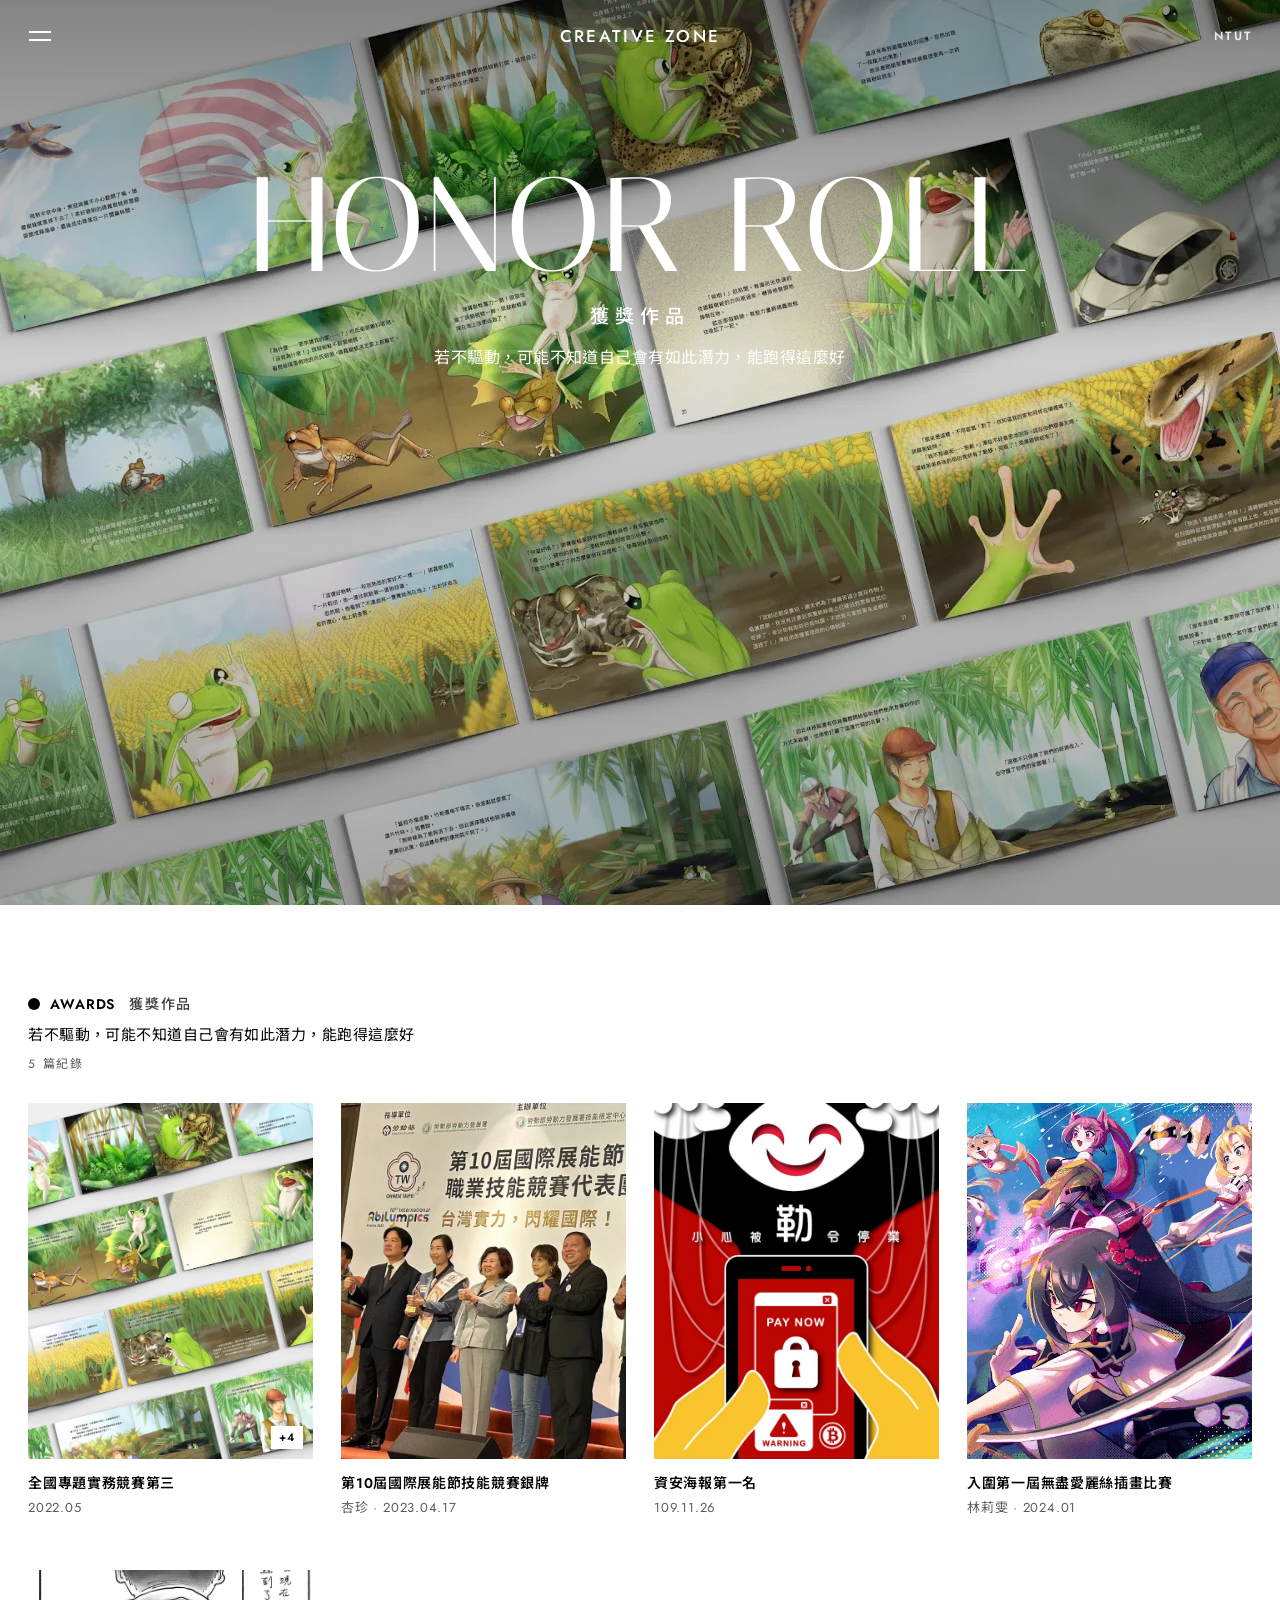
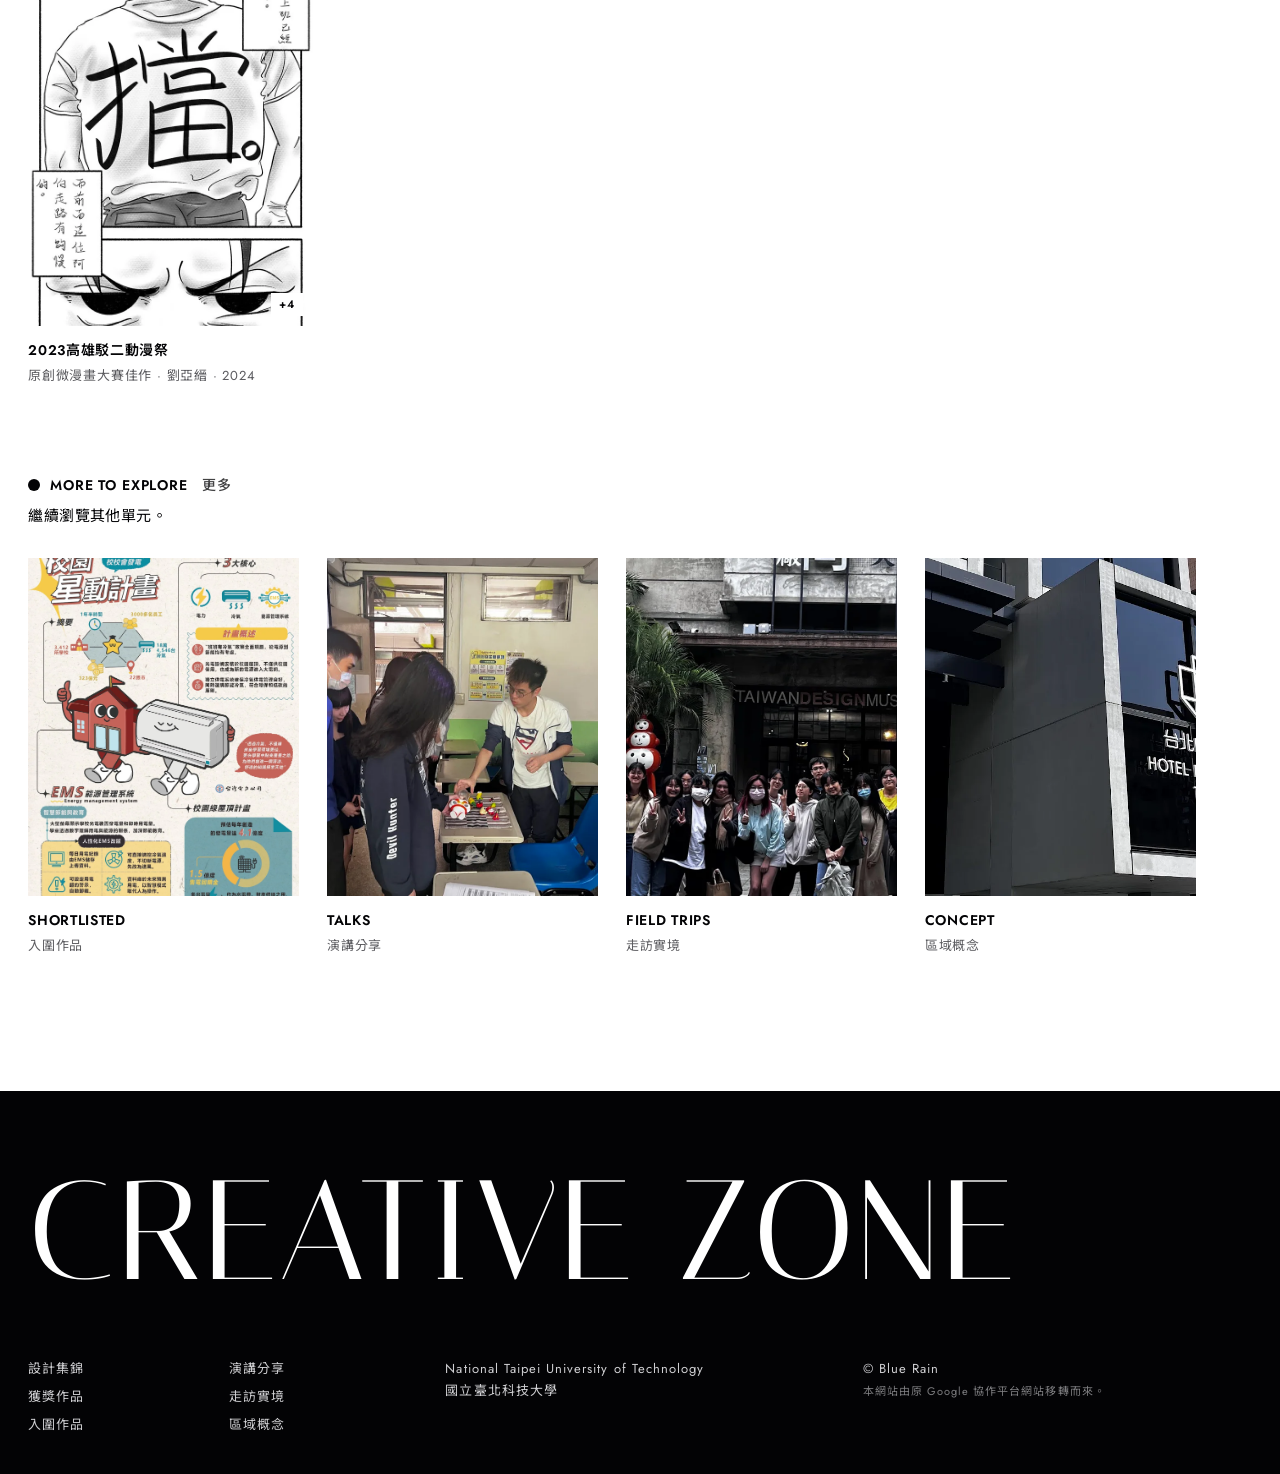
==== creativeteaching/awards.html @ e6e96f1f "Initial commit" ====
<!doctype html>
<html lang="zh-Hant-TW">
<head>
<meta charset="utf-8">
<meta name="viewport" content="width=device-width, initial-scale=1">
<title>獲獎作品 Honor Roll｜CREATIVE ZONE</title>
<meta name="description" content="NTUT 創意教學：學生獲獎與入圍作品、業界演講分享、走訪實境紀錄。">
<meta property="og:title" content="獲獎作品 Honor Roll｜CREATIVE ZONE">
<meta property="og:description" content="NTUT 創意教學：學生獲獎與入圍作品、業界演講分享、走訪實境紀錄。">
<link rel="icon" href="assets/favicon.svg" type="image/svg+xml">
<link rel="preconnect" href="https://fonts.googleapis.com"><link rel="preconnect" href="https://fonts.gstatic.com" crossorigin>
<link href="https://fonts.googleapis.com/css2?family=Italiana&family=Jost:wght@400;500;600&family=Noto+Sans+TC:wght@400;500;700&family=Noto+Serif+TC:wght@500;700&display=swap" rel="stylesheet">
<link rel="stylesheet" href="assets/style.css">
</head>
<body class="p-awards">
<a class="skip" href="#main">跳到主要內容</a>
<header class="topbar">
<button class="burger" type="button" aria-expanded="false" aria-controls="drawer"><span></span><span></span><span class="sr">選單</span></button>
<a class="wordmark" href="index.html">CREATIVE ZONE</a>
<a class="topnote" href="https://www.ntut.edu.tw/" rel="noopener">NTUT</a>
</header>
<nav class="drawer" id="drawer" aria-label="主要導覽" hidden><ul><li><a href="index.html"><span>HOME</span><small>設計集錦</small></a></li><li><a href="awards.html" aria-current="page"><span>AWARDS</span><small>獲獎作品</small></a></li><li><a href="finalists.html"><span>SHORTLISTED</span><small>入圍作品</small></a></li><li><a href="talks.html"><span>TALKS</span><small>演講分享</small></a></li><li><a href="visits.html"><span>FIELD TRIPS</span><small>走訪實境</small></a></li><li><a href="concept.html"><span>CONCEPT</span><small>區域概念</small></a></li></ul>
<p class="drawer-foot">National Taipei University of Technology<br>Blue Rain</p></nav>
<main id="main">
<section class="hero"><img src="img/003.webp" width="1280" height="905" alt="" class="hero-img" decoding="async"><div class="hero-text"><h1>HONOR ROLL</h1><p class="hero-zh">獲獎作品</p><p class="hero-sub">若不驅動，可能不知道自己會有如此潛力，能跑得這麼好</p></div></section><section class="list"><header class="row-head"><p class="label"><span class="dot"></span>AWARDS<span class="zh">獲獎作品</span></p><p class="desc">若不驅動，可能不知道自己會有如此潛力，能跑得這麼好</p><p class="tally">5 篇紀錄</p></header><div class="grid"><article class="card "><button class="media zoom" type="button" aria-label="檢視 全國專題實務競賽第三 的照片" data-group="3 4 5 6"><img src="img/003.webp" width="1280" height="905" alt="全國專題實務競賽第三" loading="lazy" decoding="async"><span class="count">4</span></button><h3>全國專題實務競賽第三</h3><p class="meta">2022.05</p></article><article class="card "><button class="media zoom" type="button" aria-label="檢視 第10屆國際展能節技能競賽銀牌 的照片" data-group="7"><img src="img/007.webp" width="684" height="960" alt="第10屆國際展能節技能競賽銀牌" loading="lazy" decoding="async"></button><h3>第10屆國際展能節技能競賽銀牌</h3><p class="meta">杏珍 · 2023.04.17</p></article><article class="card "><button class="media zoom" type="button" aria-label="檢視 資安海報第一名 的照片" data-group="8"><img src="img/008.webp" width="1280" height="1810" alt="資安海報第一名" loading="lazy" decoding="async"></button><h3>資安海報第一名</h3><p class="meta">109.11.26</p></article><article class="card "><button class="media zoom" type="button" aria-label="檢視 入圍第一屆無盡愛麗絲插畫比賽 的照片" data-group="9"><img src="img/009.webp" width="1280" height="659" alt="入圍第一屆無盡愛麗絲插畫比賽" loading="lazy" decoding="async"></button><h3>入圍第一屆無盡愛麗絲插畫比賽</h3><p class="meta">林莉雯 · 2024.01</p></article><article class="card "><button class="media zoom" type="button" aria-label="檢視 2023高雄駁二動漫祭 的照片" data-group="10 11 12 13"><img src="img/010.webp" width="626" height="886" alt="2023高雄駁二動漫祭" loading="lazy" decoding="async"><span class="count">4</span></button><h3>2023高雄駁二動漫祭</h3><p class="meta">原創微漫畫大賽佳作 · 劉亞縉 · 2024</p></article></div></section><section class="row"><header class="row-head"><p class="label"><span class="dot"></span>MORE TO EXPLORE<span class="zh">更多</span></p><p class="desc">繼續瀏覽其他單元。</p></header><div class="rail"><article class="card"><a class="media" href="finalists.html"><img src="img/014.webp" width="1280" height="1773" alt="入圍作品" loading="lazy" decoding="async"></a><h3><a href="finalists.html">SHORTLISTED</a></h3><p class="meta">入圍作品</p></article><article class="card"><a class="media" href="talks.html"><img src="img/019.webp" width="1104" height="828" alt="演講分享" loading="lazy" decoding="async"></a><h3><a href="talks.html">TALKS</a></h3><p class="meta">演講分享</p></article><article class="card"><a class="media" href="visits.html"><img src="img/045.webp" width="1280" height="825" alt="走訪實境" loading="lazy" decoding="async"></a><h3><a href="visits.html">FIELD TRIPS</a></h3><p class="meta">走訪實境</p></article><article class="card"><a class="media" href="concept.html"><img src="img/065.webp" width="1280" height="620" alt="區域概念" loading="lazy" decoding="async"></a><h3><a href="concept.html">CONCEPT</a></h3><p class="meta">區域概念</p></article></div></section>
</main>
<footer class="foot">
<p class="foot-mark">CREATIVE ZONE</p>
<div class="foot-cols">
<ul><li><a href="index.html">設計集錦</a></li><li><a href="awards.html">獲獎作品</a></li><li><a href="finalists.html">入圍作品</a></li><li><a href="talks.html">演講分享</a></li><li><a href="visits.html">走訪實境</a></li><li><a href="concept.html">區域概念</a></li></ul>
<p>National Taipei University of Technology<br>國立臺北科技大學</p>
<p>© Blue Rain<br><span class="fine">本網站由原 Google 協作平台網站移轉而來。</span></p>
</div>
</footer>
<div class="lightbox" hidden><button class="lb-close" type="button" aria-label="關閉">×</button><button class="lb-prev" type="button" aria-label="上一張">←</button><img alt=""><p class="lb-cap"></p><button class="lb-next" type="button" aria-label="下一張">→</button></div>
<script>window.IMGS={"1": "img/001.webp", "2": "img/002.webp", "3": "img/003.webp", "4": "img/004.webp", "5": "img/005.webp", "6": "img/006.webp", "7": "img/007.webp", "8": "img/008.webp", "9": "img/009.webp", "10": "img/010.webp", "11": "img/011.webp", "12": "img/012.webp", "13": "img/013.webp", "14": "img/014.webp", "15": "img/015.webp", "16": "img/016.webp", "17": "img/017.webp", "18": "img/018.webp", "19": "img/019.webp", "20": "img/020.webp", "21": "img/021.webp", "22": "img/022.webp", "23": "img/023.webp", "24": "img/024.webp", "25": "img/025.webp", "26": "img/026.webp", "27": "img/027.webp", "28": "img/028.webp", "29": "img/029.webp", "30": "img/030.webp", "31": "img/031.webp", "32": "img/032.webp", "33": "img/033.webp", "34": "img/034.webp", "35": "img/035.webp", "36": "img/036.webp", "37": "img/037.webp", "38": "img/038.webp", "39": "img/039.webp", "40": "img/040.webp", "41": "img/041.webp", "42": "img/042.webp", "43": "img/043.webp", "44": "img/044.webp", "45": "img/045.webp", "46": "img/046.webp", "47": "img/047.webp", "48": "img/048.webp", "49": "img/049.webp", "50": "img/050.webp", "51": "img/051.webp", "52": "img/052.webp", "53": "img/053.webp", "54": "img/054.webp", "55": "img/055.webp", "56": "img/056.webp", "57": "img/057.webp", "58": "img/058.webp", "59": "img/059.webp", "60": "img/060.webp", "61": "img/061.webp", "62": "img/062.webp", "63": "img/063.webp", "64": "img/064.webp", "65": "img/065.webp"};</script>
<script src="assets/site.js" defer></script>
</body>
</html>
---- creativeteaching/assets/style.css ----
/* CREATIVE ZONE — editorial style */
:root{
  --ink:#030305; --muted:#5c5c60; --line:#e6e6e6; --bg:#fff; --soft:#f4f3f0;
  --display:"Italiana","Noto Serif TC","Songti TC",serif;
  --sans:"Jost","Noto Sans TC","PingFang TC","Microsoft JhengHei",sans-serif;
  --g:clamp(16px,2.2vw,32px);
}
*{box-sizing:border-box}
html{scroll-behavior:smooth}
body{margin:0;background:var(--bg);color:var(--ink);font:400 15px/1.7 var(--sans);letter-spacing:.03em;-webkit-font-smoothing:antialiased}
img{display:block;max-width:100%;height:auto}
a{color:inherit}
h1,h2,h3{margin:0;font-weight:400}
.skip{position:absolute;left:-999px}.skip:focus{left:12px;top:12px;z-index:200;background:#fff;padding:6px 10px}
.sr{position:absolute;width:1px;height:1px;overflow:hidden;clip:rect(0 0 0 0)}

/* CTA: uppercase underlined */
.cta{display:inline-block;margin-top:22px;font:600 14px/1 var(--sans);letter-spacing:.08em;text-transform:uppercase;text-decoration:none;color:#fff;border-bottom:1.5px solid currentColor;padding-bottom:4px;transition:opacity .2s}
.cta:hover{opacity:.7}
.cta.dark{color:var(--ink);margin-top:14px}

/* label ● TEXT */
.label{display:flex;align-items:center;gap:10px;margin:0;font:600 14px/1.3 var(--sans);letter-spacing:.06em;text-transform:uppercase}
.label .dot{width:12px;height:12px;border-radius:50%;background:currentColor;flex:none}
.label .zh{font-weight:500;letter-spacing:.12em;opacity:.75;margin-left:4px}

/* header */
.topbar{position:fixed;inset:0 0 auto 0;z-index:60;display:grid;grid-template-columns:1fr auto 1fr;align-items:center;height:72px;padding:0 var(--g);color:#fff;transition:background .3s,color .3s,box-shadow .3s}
.topbar.solid{background:#fff;color:var(--ink);box-shadow:0 1px 0 var(--line)}
.wordmark{font:500 17px/1 var(--sans);letter-spacing:.14em;text-decoration:none;white-space:nowrap}
.topnote{justify-self:end;font:600 12px/1 var(--sans);letter-spacing:.18em;text-decoration:none;opacity:.85}
.burger{justify-self:start;width:44px;height:44px;margin-left:-10px;border:0;background:none;color:inherit;cursor:pointer;position:relative}
.burger span:not(.sr){position:absolute;left:11px;right:11px;height:2px;background:currentColor;transition:transform .25s}
.burger span:first-child{top:17px}.burger span:nth-child(2){top:25px}
.burger[aria-expanded=true] span:first-child{transform:translateY(4px) rotate(45deg)}
.burger[aria-expanded=true] span:nth-child(2){transform:translateY(-4px) rotate(-45deg)}
.drawer{position:fixed;inset:0 auto 0 0;z-index:55;width:min(440px,100%);background:#fff;color:var(--ink);padding:110px var(--g) 32px;display:flex;flex-direction:column;box-shadow:20px 0 60px -30px rgba(0,0,0,.4);transform:translateX(-102%);transition:transform .35s ease}
.drawer[hidden]{display:flex;visibility:hidden}
.drawer.open{transform:none;visibility:visible}
.drawer ul{list-style:none;margin:0;padding:0}
.drawer li{border-bottom:1px solid var(--line)}
.drawer a{display:flex;justify-content:space-between;align-items:baseline;padding:16px 0;text-decoration:none}
.drawer a span{font:400 34px/1 var(--display);letter-spacing:.02em}
.drawer a small{font-size:13px;color:var(--muted);letter-spacing:.12em}
.drawer a[aria-current] span,.drawer a:hover span{font-style:italic;text-decoration:underline;text-decoration-thickness:1px;text-underline-offset:6px}
.drawer-foot{margin-top:auto;font-size:12px;color:var(--muted);letter-spacing:.1em}
body.menu-open .topbar{color:var(--ink);background:transparent;box-shadow:none}

/* hero */
.hero{position:relative;display:grid;min-height:100svh;color:#fff;background:#111;overflow:hidden}
.hero-img{grid-area:1/1;width:100%;height:100%;object-fit:cover}
.hero::after{content:"";grid-area:1/1;background:linear-gradient(180deg,rgba(0,0,0,.45) 0%,rgba(0,0,0,.12) 40%,rgba(0,0,0,.35) 100%)}
.hero-text{grid-area:1/1;z-index:1;align-self:start;justify-self:center;text-align:center;padding:clamp(120px,18vh,190px) var(--g) 40px;max-width:1200px}
.hero h1{font:400 clamp(52px,10.5vw,150px)/.95 var(--display);letter-spacing:.01em;text-transform:uppercase}
.hero-zh{margin:14px 0 0;font:500 clamp(15px,1.6vw,19px)/1.4 var(--sans);letter-spacing:.32em}
.hero-sub{margin:14px auto 0;max-width:620px;font-size:clamp(14px,1.4vw,16px)}
.p-index .hero-zh{font-family:var(--display);font-size:clamp(22px,2.6vw,34px);letter-spacing:.06em}

/* two tiles */
.tiles{display:grid;grid-template-columns:1fr 1fr;gap:var(--g);padding:var(--g)}
.tile{position:relative;display:block;overflow:hidden;color:#fff;text-decoration:none;background:#111}
.tile img{width:100%;aspect-ratio:4/3;object-fit:cover;transition:transform .8s ease}
.tile:hover img{transform:scale(1.04)}
.tile::after{content:"";position:absolute;inset:0;background:linear-gradient(0deg,rgba(0,0,0,.55),rgba(0,0,0,0) 55%)}
.tile-text{position:absolute;left:clamp(18px,2.5vw,32px);bottom:clamp(18px,2.5vw,32px);z-index:1}
.tile .cta{margin-top:12px}

/* rows */
.row,.list{padding:clamp(56px,7vw,96px) 0 0}
.row-head{padding:0 var(--g) 28px}
.desc{margin:10px 0 0;max-width:680px;font-size:15px}
.tally{margin:6px 0 0;font-size:12px;color:var(--muted);letter-spacing:.14em}
.rail{display:grid;grid-auto-flow:column;grid-auto-columns:calc((100% - 2*var(--g) - 3*var(--g))/4);gap:var(--g);overflow-x:auto;scroll-snap-type:x mandatory;padding:0 var(--g) 6px;scrollbar-width:thin}
.rail>.card{scroll-snap-align:start}
.grid{display:grid;grid-template-columns:repeat(4,1fr);gap:clamp(36px,4vw,56px) var(--g);padding:0 var(--g)}

/* card */
.card .media{all:unset;display:block;position:relative;cursor:pointer;overflow:hidden;background:var(--soft)}
.card .media img{width:100%;aspect-ratio:4/5;object-fit:cover;transition:transform .6s ease}
.card .media:hover img{transform:scale(1.035)}
.card .media:focus-visible{outline:2px solid var(--ink);outline-offset:3px}
.count{position:absolute;right:10px;bottom:10px;background:#fff;color:var(--ink);font:600 11px/1 var(--sans);padding:6px 8px;letter-spacing:.08em}
.count::before{content:"+";}
.card h3{margin-top:14px;font:600 14px/1.45 var(--sans);letter-spacing:.05em;text-transform:uppercase}
.card h3 a{text-decoration:none}.card h3 a:hover{text-decoration:underline}
.card .meta{margin:4px 0 0;font-size:13px;color:var(--muted);letter-spacing:.06em}

/* editorial */
.editorial{display:grid;grid-template-columns:1fr 1fr;gap:var(--g);padding:clamp(56px,7vw,96px) var(--g) 0;align-items:stretch}
.editorial.rev .ed-media{order:2}
.ed-media{position:relative;display:block;overflow:hidden;color:#fff;text-decoration:none;background:#111;min-height:560px}
.ed-media img{position:absolute;inset:0;width:100%;height:100%;object-fit:cover;transition:transform .9s ease}
.ed-media:hover img{transform:scale(1.03)}
.ed-media::after{content:"";position:absolute;inset:0;background:linear-gradient(180deg,rgba(0,0,0,.55),rgba(0,0,0,0) 55%)}
.ed-text{position:relative;z-index:1;padding:clamp(22px,3vw,40px)}
.ed-text h2{margin-top:16px;font:400 clamp(38px,4.6vw,66px)/1 var(--display);text-transform:uppercase}
.ed-text p{margin:12px 0 0;max-width:420px;font-size:14px}
.ed-grid{display:grid;grid-template-columns:1fr 1fr;gap:var(--g);align-content:start}
.ed-grid .card .media img{aspect-ratio:1/1}

/* band */
.band{position:relative;display:grid;margin-top:clamp(56px,7vw,96px);color:#fff;background:#111;min-height:min(80vh,720px)}
.band img{grid-area:1/1;width:100%;height:100%;object-fit:cover;opacity:.75}
.band-text{grid-area:1/1;z-index:1;align-self:center;justify-self:center;text-align:center;max-width:900px;padding:40px var(--g);display:flex;flex-direction:column;align-items:center}
.quote{font:500 clamp(24px,3.4vw,44px)/1.5 "Noto Serif TC",serif;margin:18px 0 0;letter-spacing:.06em}

/* concept page */
.manifesto{padding:clamp(70px,10vw,140px) var(--g) 0;max-width:1000px;margin:0 auto;text-align:center;display:flex;flex-direction:column;align-items:center}
.school{margin:clamp(60px,8vw,110px) var(--g) 0;border-top:1px solid var(--ink);border-bottom:1px solid var(--ink);padding:clamp(28px,4vw,48px) 0;display:flex;justify-content:space-between;align-items:baseline;gap:20px;flex-wrap:wrap}
.school .big{margin:0;font:400 clamp(64px,12vw,180px)/.9 var(--display)}
.school p{margin:0;font:600 14px/1.4 var(--sans);letter-spacing:.12em;text-transform:uppercase}
.places{padding:clamp(56px,7vw,96px) var(--g) 0}
.places ul{list-style:none;margin:24px 0 0;padding:0;display:grid;grid-template-columns:repeat(3,1fr);gap:var(--g)}
.places li{border-top:1px solid var(--ink);padding-top:16px;font:400 clamp(40px,6vw,88px)/1 var(--display)}

/* footer */
.foot{margin-top:clamp(80px,10vw,140px);background:var(--ink);color:#fff;padding:clamp(48px,6vw,80px) var(--g) 32px}
.foot-mark{margin:0;font:400 clamp(48px,11vw,170px)/.9 var(--display);letter-spacing:.01em}
.foot-cols{display:grid;grid-template-columns:repeat(3,1fr);gap:var(--g);margin-top:clamp(36px,5vw,64px);font-size:13px;letter-spacing:.08em;color:#cfcfd2}
.foot-cols ul{list-style:none;margin:0;padding:0;columns:2}
.foot-cols li{margin-bottom:6px}
.foot-cols a{text-decoration:none}.foot-cols a:hover{text-decoration:underline}
.foot-cols p{margin:0}
.fine{font-size:11px;opacity:.6}

/* lightbox */
.lightbox{position:fixed;inset:0;z-index:100;background:rgba(3,3,5,.95);display:grid;place-items:center;color:#fff}
.lightbox[hidden]{display:none}
.lightbox img{max-width:90vw;max-height:82vh;object-fit:contain}
.lb-cap{position:absolute;bottom:18px;left:0;right:0;text-align:center;margin:0;font:600 13px/1.4 var(--sans);letter-spacing:.08em;text-transform:uppercase}
.lightbox button{position:absolute;background:none;border:0;color:#fff;font-size:30px;cursor:pointer;padding:14px 18px}
.lb-close{top:8px;right:10px;font-size:40px!important}.lb-prev{left:6px;top:50%;transform:translateY(-50%)}.lb-next{right:6px;top:50%;transform:translateY(-50%)}

@media (max-width:1100px){
  .grid{grid-template-columns:repeat(3,1fr)}
  .rail{grid-auto-columns:calc((100% - 2*var(--g) - 2*var(--g))/3)}
}
@media (max-width:820px){
  .topbar{height:60px}
  .wordmark{font-size:15px}
  .tiles{grid-template-columns:1fr}
  .grid{grid-template-columns:repeat(2,1fr)}
  .rail{grid-auto-columns:70%}
  .editorial{grid-template-columns:1fr}
  .editorial.rev .ed-media{order:0}
  .ed-media{min-height:440px}
  .places ul{grid-template-columns:1fr}
  .foot-cols{grid-template-columns:1fr}
  .drawer a span{font-size:28px}
}
@media (prefers-reduced-motion:reduce){*{transition:none!important;scroll-behavior:auto!important}}
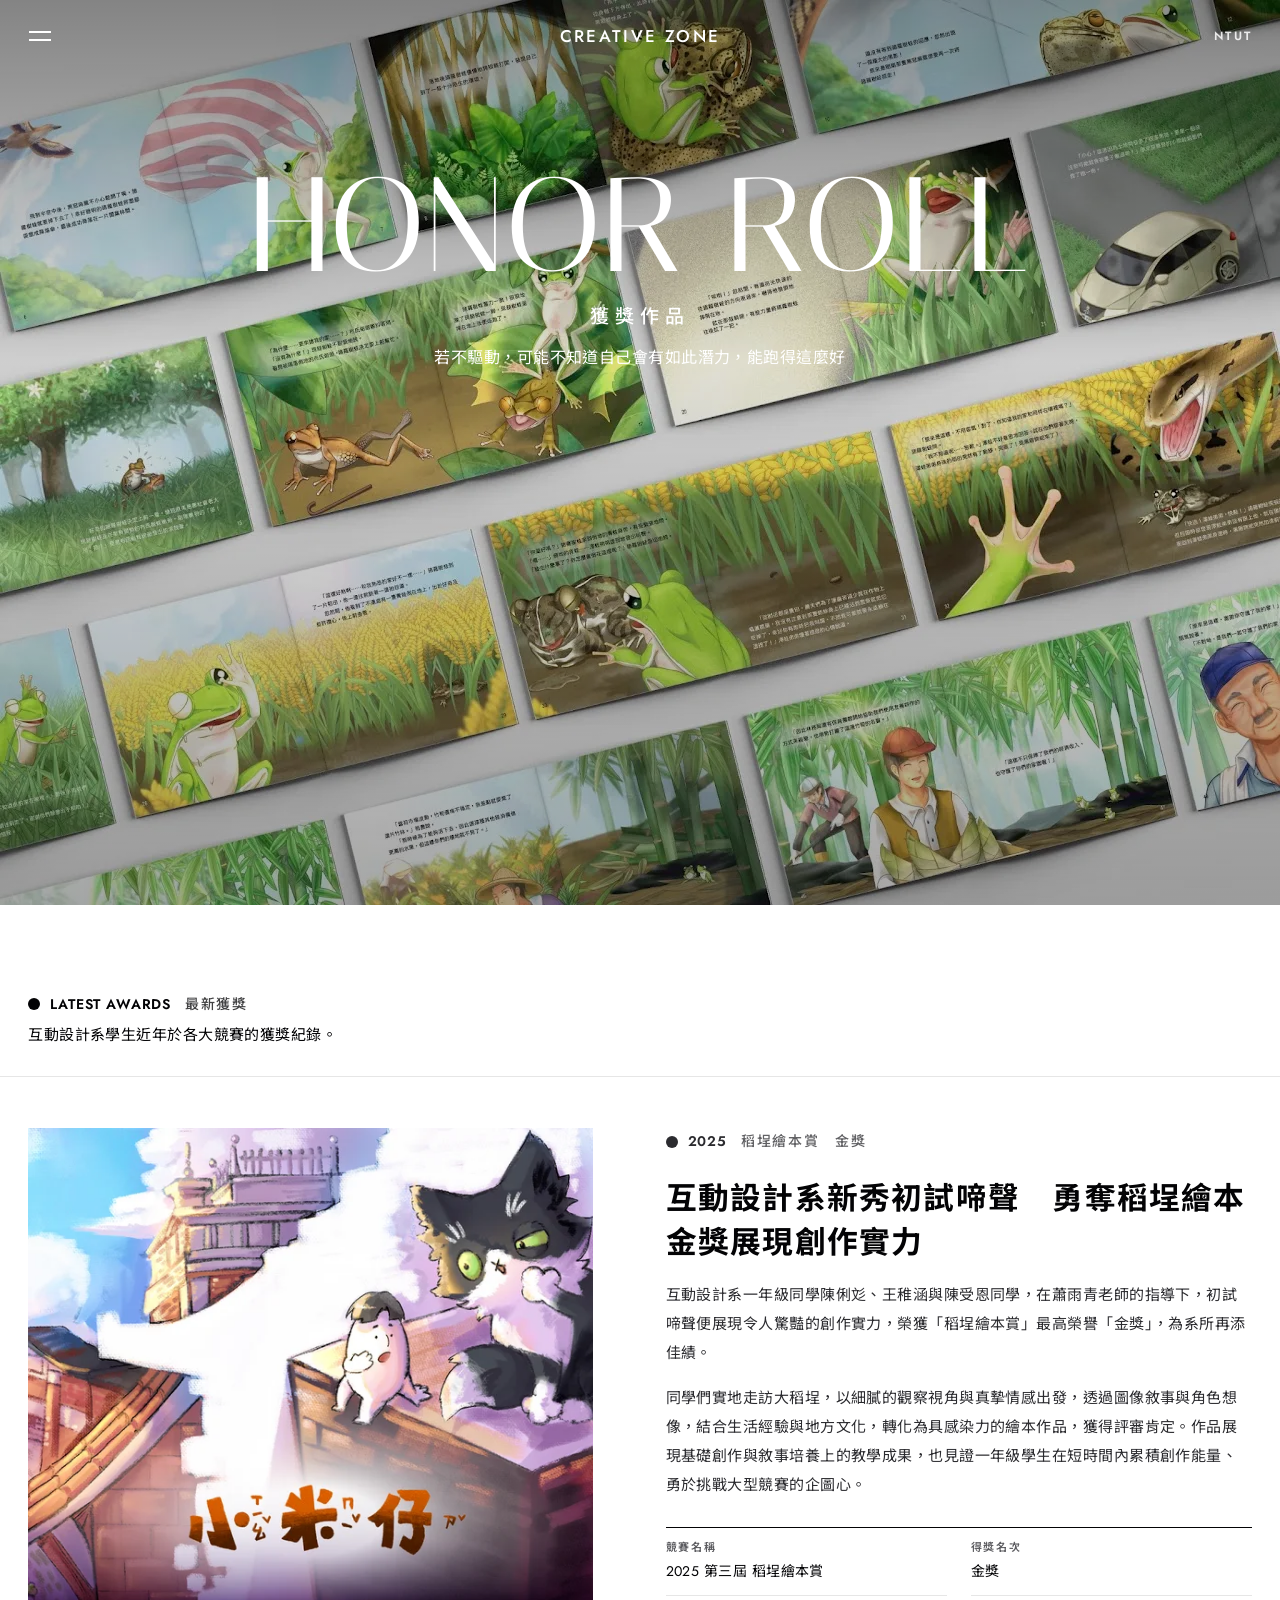
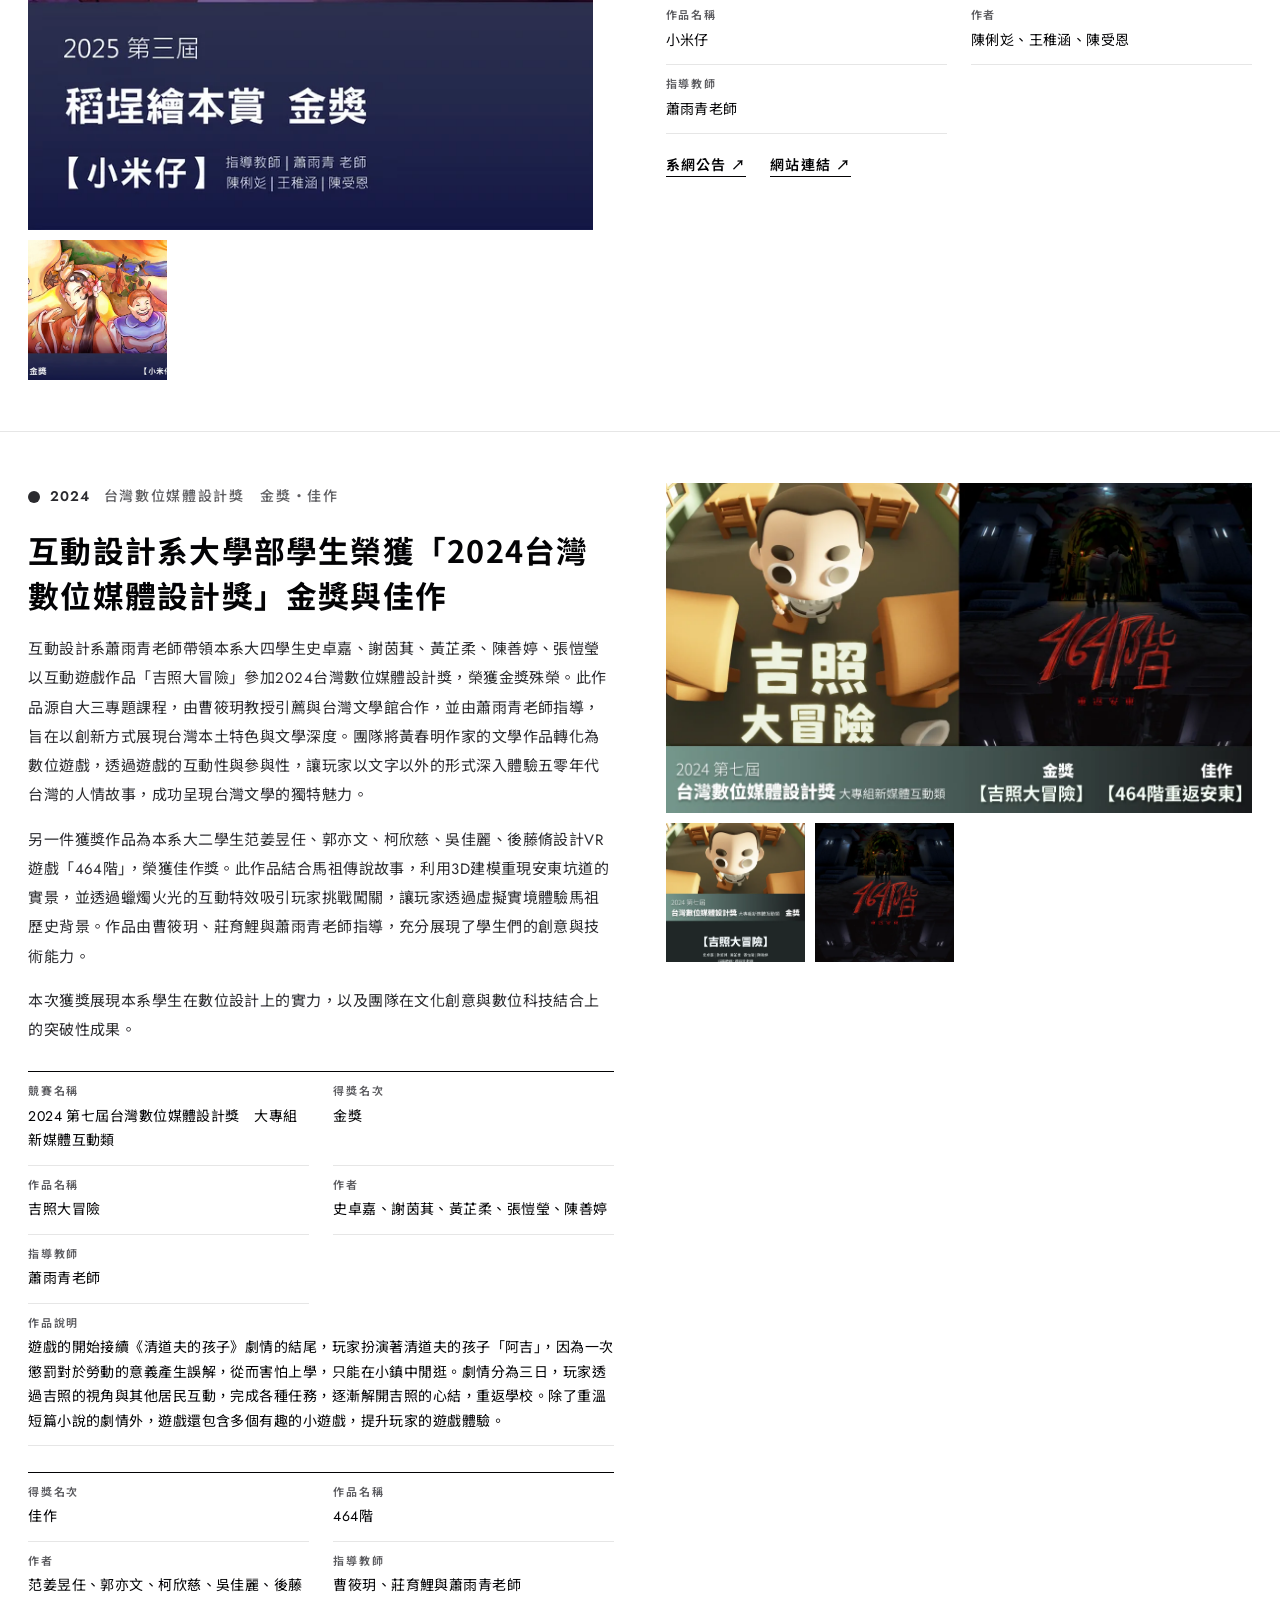
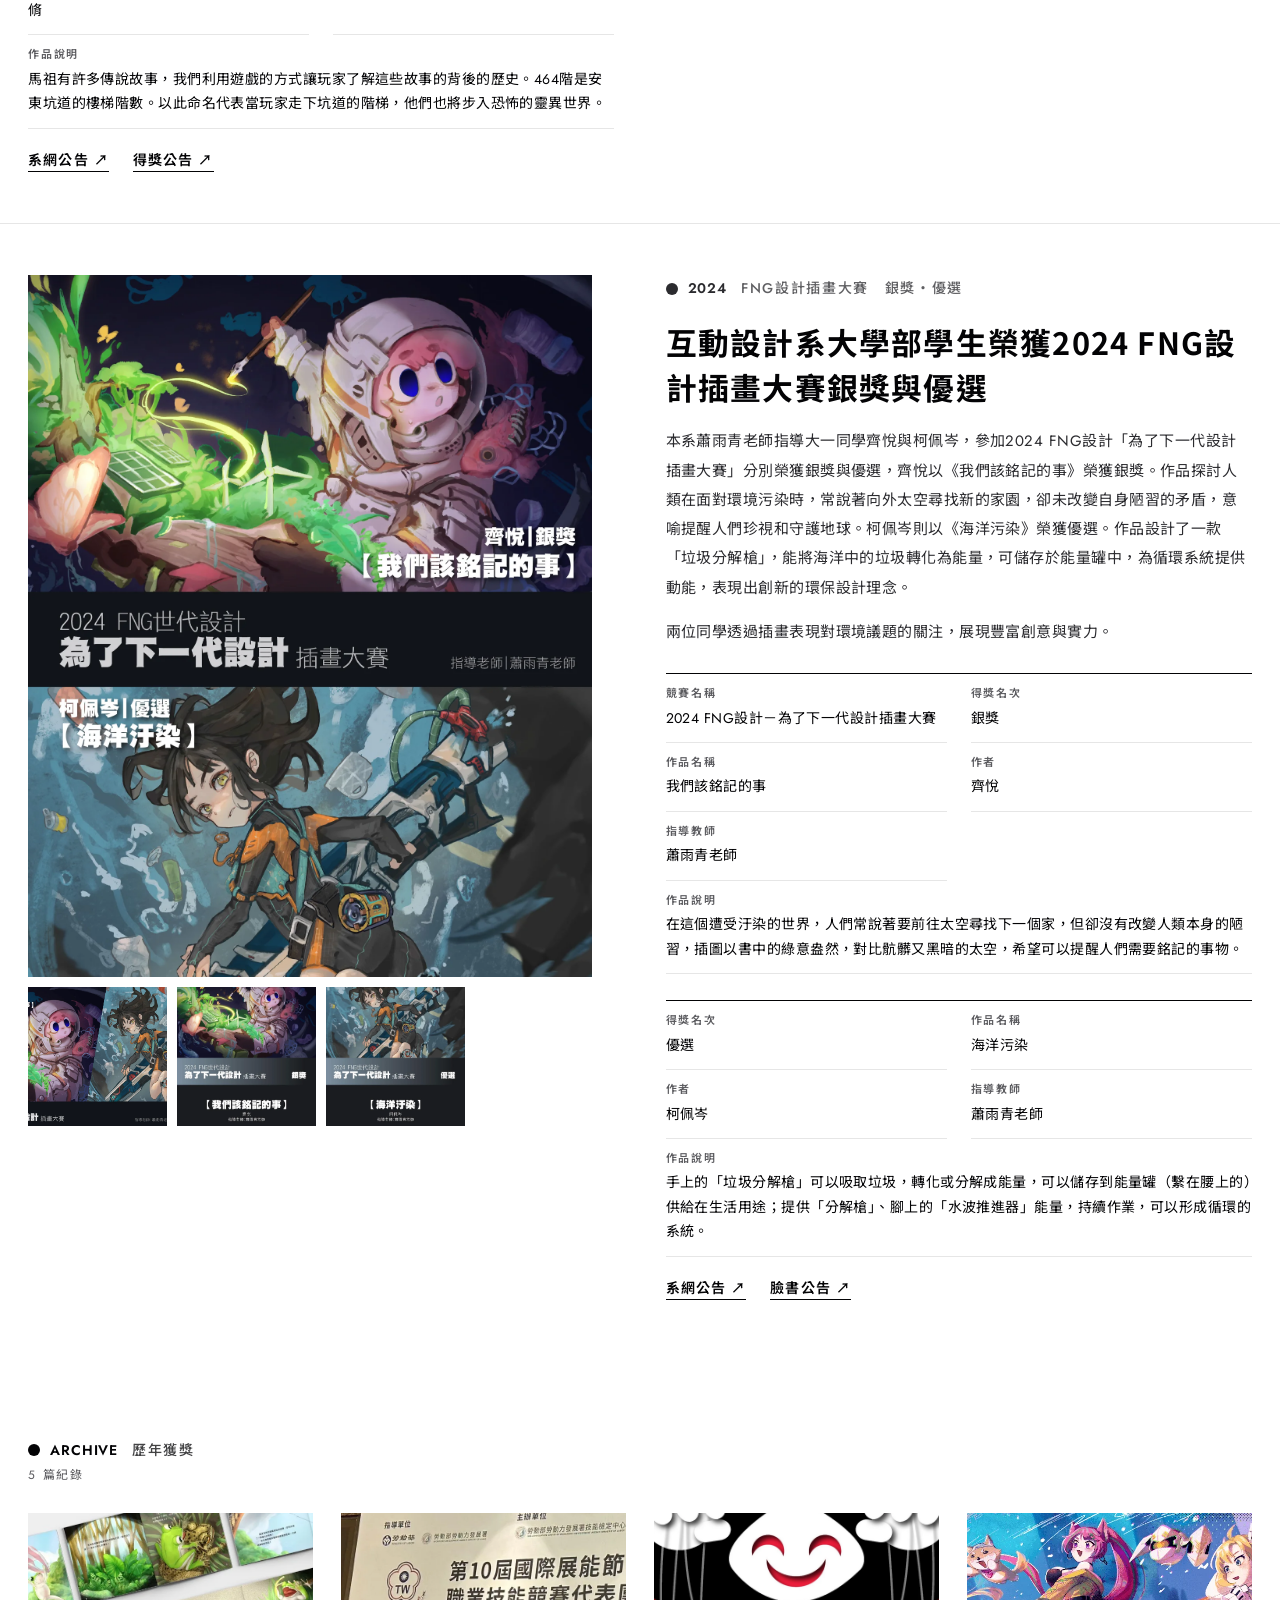
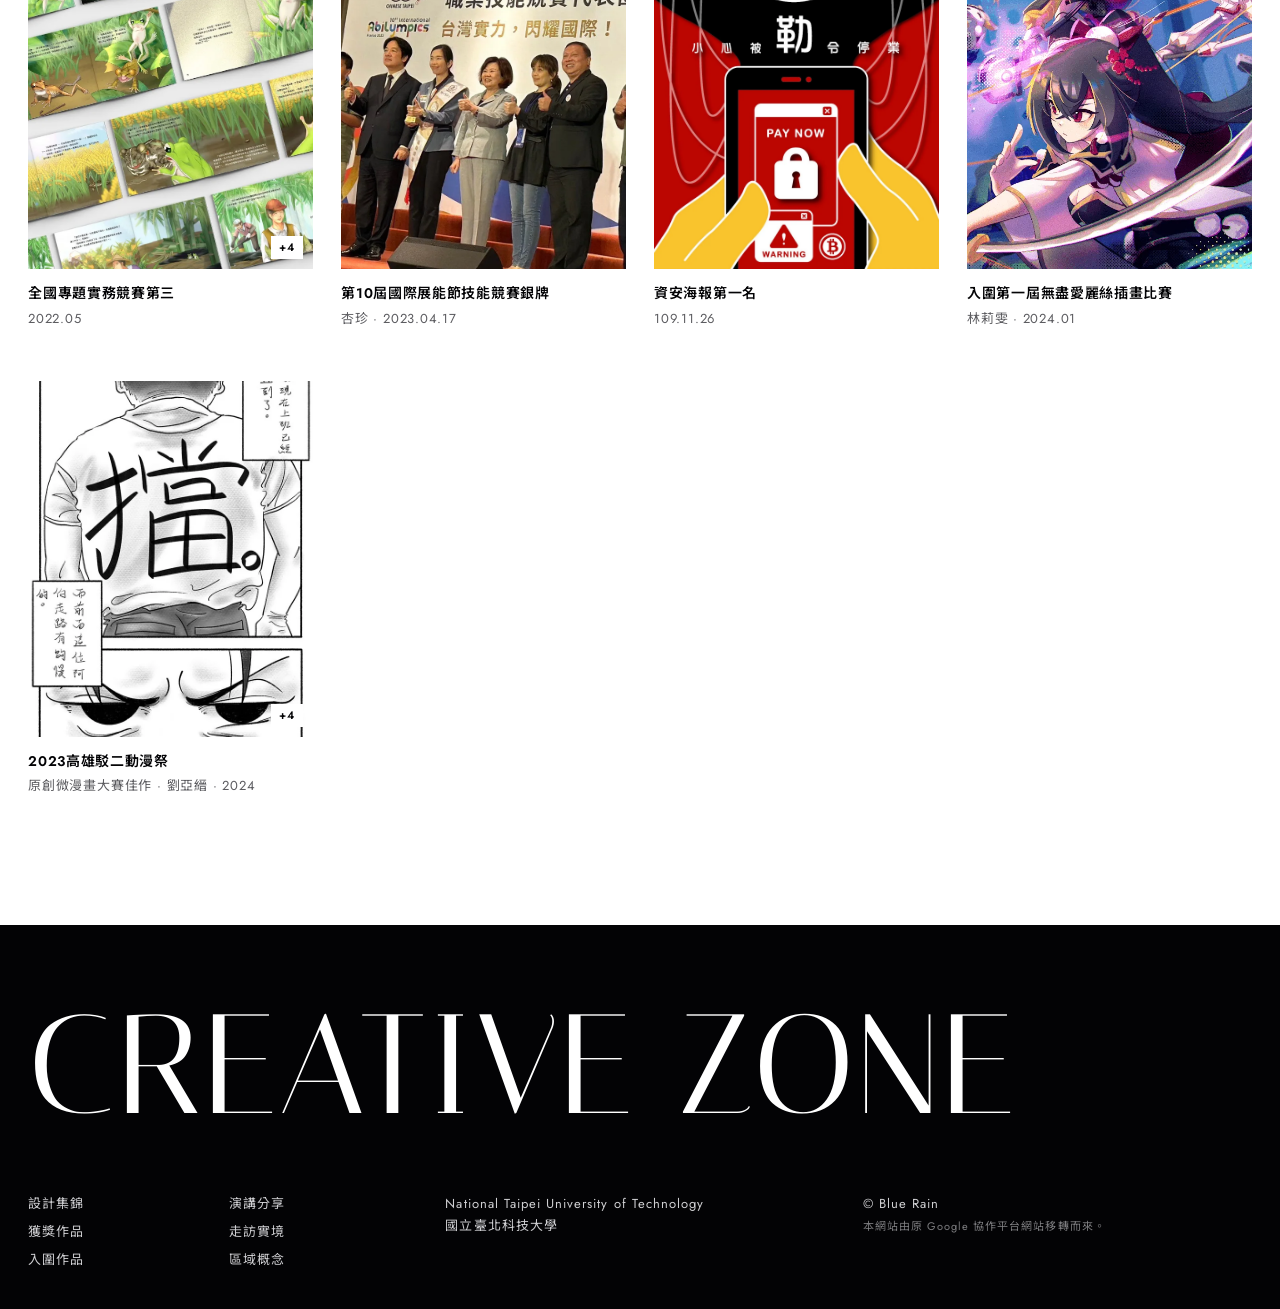
==== commit 4800f02c: "更新獲獎高解析圖片" ====
--- a/creativeteaching/awards.html
+++ b/creativeteaching/awards.html
@@ -22,7 +22,7 @@
 <nav class="drawer" id="drawer" aria-label="主要導覽" hidden><ul><li><a href="index.html"><span>HOME</span><small>設計集錦</small></a></li><li><a href="awards.html" aria-current="page"><span>AWARDS</span><small>獲獎作品</small></a></li><li><a href="finalists.html"><span>SHORTLISTED</span><small>入圍作品</small></a></li><li><a href="talks.html"><span>TALKS</span><small>演講分享</small></a></li><li><a href="visits.html"><span>FIELD TRIPS</span><small>走訪實境</small></a></li><li><a href="concept.html"><span>CONCEPT</span><small>區域概念</small></a></li></ul>
 <p class="drawer-foot">National Taipei University of Technology<br>Blue Rain</p></nav>
 <main id="main">
-<section class="hero"><img src="img/003.webp" width="1280" height="905" alt="" class="hero-img" decoding="async"><div class="hero-text"><h1>HONOR ROLL</h1><p class="hero-zh">獲獎作品</p><p class="hero-sub">若不驅動，可能不知道自己會有如此潛力，能跑得這麼好</p></div></section><section class="list"><header class="row-head"><p class="label"><span class="dot"></span>AWARDS<span class="zh">獲獎作品</span></p><p class="desc">若不驅動，可能不知道自己會有如此潛力，能跑得這麼好</p><p class="tally">5 篇紀錄</p></header><div class="grid"><article class="card "><button class="media zoom" type="button" aria-label="檢視 全國專題實務競賽第三 的照片" data-group="3 4 5 6"><img src="img/003.webp" width="1280" height="905" alt="全國專題實務競賽第三" loading="lazy" decoding="async"><span class="count">4</span></button><h3>全國專題實務競賽第三</h3><p class="meta">2022.05</p></article><article class="card "><button class="media zoom" type="button" aria-label="檢視 第10屆國際展能節技能競賽銀牌 的照片" data-group="7"><img src="img/007.webp" width="684" height="960" alt="第10屆國際展能節技能競賽銀牌" loading="lazy" decoding="async"></button><h3>第10屆國際展能節技能競賽銀牌</h3><p class="meta">杏珍 · 2023.04.17</p></article><article class="card "><button class="media zoom" type="button" aria-label="檢視 資安海報第一名 的照片" data-group="8"><img src="img/008.webp" width="1280" height="1810" alt="資安海報第一名" loading="lazy" decoding="async"></button><h3>資安海報第一名</h3><p class="meta">109.11.26</p></article><article class="card "><button class="media zoom" type="button" aria-label="檢視 入圍第一屆無盡愛麗絲插畫比賽 的照片" data-group="9"><img src="img/009.webp" width="1280" height="659" alt="入圍第一屆無盡愛麗絲插畫比賽" loading="lazy" decoding="async"></button><h3>入圍第一屆無盡愛麗絲插畫比賽</h3><p class="meta">林莉雯 · 2024.01</p></article><article class="card "><button class="media zoom" type="button" aria-label="檢視 2023高雄駁二動漫祭 的照片" data-group="10 11 12 13"><img src="img/010.webp" width="626" height="886" alt="2023高雄駁二動漫祭" loading="lazy" decoding="async"><span class="count">4</span></button><h3>2023高雄駁二動漫祭</h3><p class="meta">原創微漫畫大賽佳作 · 劉亞縉 · 2024</p></article></div></section><section class="row"><header class="row-head"><p class="label"><span class="dot"></span>MORE TO EXPLORE<span class="zh">更多</span></p><p class="desc">繼續瀏覽其他單元。</p></header><div class="rail"><article class="card"><a class="media" href="finalists.html"><img src="img/014.webp" width="1280" height="1773" alt="入圍作品" loading="lazy" decoding="async"></a><h3><a href="finalists.html">SHORTLISTED</a></h3><p class="meta">入圍作品</p></article><article class="card"><a class="media" href="talks.html"><img src="img/019.webp" width="1104" height="828" alt="演講分享" loading="lazy" decoding="async"></a><h3><a href="talks.html">TALKS</a></h3><p class="meta">演講分享</p></article><article class="card"><a class="media" href="visits.html"><img src="img/045.webp" width="1280" height="825" alt="走訪實境" loading="lazy" decoding="async"></a><h3><a href="visits.html">FIELD TRIPS</a></h3><p class="meta">走訪實境</p></article><article class="card"><a class="media" href="concept.html"><img src="img/065.webp" width="1280" height="620" alt="區域概念" loading="lazy" decoding="async"></a><h3><a href="concept.html">CONCEPT</a></h3><p class="meta">區域概念</p></article></div></section>
+<section class="hero"><img src="img/003.webp" width="1280" height="905" alt="" class="hero-img" decoding="async"><div class="hero-text"><h1>HONOR ROLL</h1><p class="hero-zh">獲獎作品</p><p class="hero-sub">若不驅動，可能不知道自己會有如此潛力，能跑得這麼好</p></div></section><section class="features"><header class="row-head"><p class="label"><span class="dot"></span>LATEST AWARDS<span class="zh">最新獲獎</span></p><p class="desc">互動設計系學生近年於各大競賽的獲獎紀錄。</p></header><article class="feature" id="daocheng-2025"><div class="feat-media"><button class="feat-main zoom" type="button" aria-label="檢視照片" data-group="a1-og a1-1"><img src="img/a1-og.webp" width="612" height="760" alt="互動設計系新秀初試啼聲　勇奪稻埕繪本金獎展現創作實力" loading="lazy" decoding="async"></button><div class="feat-thumbs"><button class="zoom" type="button" aria-label="檢視照片" data-group="a1-1 a1-og"><img src="img/a1-1.webp" width="700" height="395" alt="互動設計系新秀初試啼聲　勇奪稻埕繪本金獎展現創作實力" loading="lazy" decoding="async"></button></div></div><div class="feat-text"><p class="label"><span class="dot"></span>2025<span class="zh">稻埕繪本賞　金獎</span></p><h2>互動設計系新秀初試啼聲　勇奪稻埕繪本金獎展現創作實力</h2><p>互動設計系一年級同學陳俐彣、王稚涵與陳受恩同學，在蕭雨青老師的指導下，初試啼聲便展現令人驚豔的創作實力，榮獲「稻埕繪本賞」最高榮譽「金獎」，為系所再添佳績。</p><p>同學們實地走訪大稻埕，以細膩的觀察視角與真摯情感出發，透過圖像敘事與角色想像，結合生活經驗與地方文化，轉化為具感染力的繪本作品，獲得評審肯定。作品展現基礎創作與敘事培養上的教學成果，也見證一年級學生在短時間內累積創作能量、勇於挑戰大型競賽的企圖心。</p><dl class="facts"><div class=""><dt>競賽名稱</dt><dd>2025 第三屆 稻埕繪本賞</dd></div><div class=""><dt>得獎名次</dt><dd>金獎</dd></div><div class=""><dt>作品名稱</dt><dd>小米仔</dd></div><div class=""><dt>作者</dt><dd>陳俐彣、王稚涵、陳受恩</dd></div><div class=""><dt>指導教師</dt><dd>蕭雨青老師</dd></div></dl><div class="feat-links"><a class="cta dark" href="https://ixd.ntut.edu.tw/p/406-1089-151500,r1745.php?Lang=zh-tw" target="_blank" rel="noopener">系網公告 ↗</a><a class="cta dark" href="https://www.facebook.com/share/p/1a35i9Yjbe/?mibextid=wwXIfr" target="_blank" rel="noopener">網站連結 ↗</a></div></div></article><article class="feature rev" id="tdmd-2024"><div class="feat-media"><button class="feat-main zoom" type="button" aria-label="檢視照片" data-group="tdmd-wide tdmd-jz tdmd-464 tdmd-photo tdmd-poster"><img src="img/tdmd-wide.webp" width="1190" height="670" alt="互動設計系大學部學生榮獲「2024台灣數位媒體設計獎」金獎與佳作" loading="lazy" decoding="async"></button><div class="feat-thumbs"><button class="zoom" type="button" aria-label="檢視照片" data-group="tdmd-jz tdmd-wide tdmd-464 tdmd-photo tdmd-poster"><img src="img/tdmd-jz.webp" width="610" height="760" alt="互動設計系大學部學生榮獲「2024台灣數位媒體設計獎」金獎與佳作" loading="lazy" decoding="async"></button><button class="zoom" type="button" aria-label="檢視照片" data-group="tdmd-464 tdmd-wide tdmd-jz tdmd-photo tdmd-poster"><img src="img/tdmd-464.webp" width="610" height="760" alt="互動設計系大學部學生榮獲「2024台灣數位媒體設計獎」金獎與佳作" loading="lazy" decoding="async"></button><button class="zoom" type="button" aria-label="檢視照片" data-group="tdmd-photo tdmd-wide tdmd-jz tdmd-464 tdmd-poster"><img src="img/tdmd-photo.webp" width="1477" height="1108" alt="互動設計系大學部學生榮獲「2024台灣數位媒體設計獎」金獎與佳作" loading="lazy" decoding="async"></button><button class="zoom" type="button" aria-label="檢視照片" data-group="tdmd-poster tdmd-wide tdmd-jz tdmd-464 tdmd-photo"><img src="img/tdmd-poster.webp" width="610" height="760" alt="互動設計系大學部學生榮獲「2024台灣數位媒體設計獎」金獎與佳作" loading="lazy" decoding="async"></button></div></div><div class="feat-text"><p class="label"><span class="dot"></span>2024<span class="zh">台灣數位媒體設計獎　金獎・佳作</span></p><h2>互動設計系大學部學生榮獲「2024台灣數位媒體設計獎」金獎與佳作</h2><p>互動設計系蕭雨青老師帶領本系大四學生史卓嘉、謝茵萁、黃芷柔、陳善婷、張愷瑩以互動遊戲作品「吉照大冒險」參加2024台灣數位媒體設計獎，榮獲金獎殊榮。此作品源自大三專題課程，由曹筱玥教授引薦與台灣文學館合作，並由蕭雨青老師指導，旨在以創新方式展現台灣本土特色與文學深度。團隊將黃春明作家的文學作品轉化為數位遊戲，透過遊戲的互動性與參與性，讓玩家以文字以外的形式深入體驗五零年代台灣的人情故事，成功呈現台灣文學的獨特魅力。</p><p>另一件獲獎作品為本系大二學生范姜昱任、郭亦文、柯欣慈、吳佳麗、後藤脩設計VR遊戲「464階」，榮獲佳作獎。此作品結合馬祖傳說故事，利用3D建模重現安東坑道的實景，並透過蠟燭火光的互動特效吸引玩家挑戰闖關，讓玩家透過虛擬實境體驗馬祖歷史背景。作品由曹筱玥、莊育鯉與蕭雨青老師指導，充分展現了學生們的創意與技術能力。</p><p>本次獲獎展現本系學生在數位設計上的實力，以及團隊在文化創意與數位科技結合上的突破性成果。</p><dl class="facts"><div class=""><dt>競賽名稱</dt><dd>2024 第七屆台灣數位媒體設計獎　大專組 新媒體互動類</dd></div><div class=""><dt>得獎名次</dt><dd>金獎</dd></div><div class=""><dt>作品名稱</dt><dd>吉照大冒險</dd></div><div class=""><dt>作者</dt><dd>史卓嘉、謝茵萁、黃芷柔、張愷瑩、陳善婷</dd></div><div class=""><dt>指導教師</dt><dd>蕭雨青老師</dd></div><div class="wide"><dt>作品說明</dt><dd>遊戲的開始接續《清道夫的孩子》劇情的結尾，玩家扮演著清道夫的孩子「阿吉」，因為一次懲罰對於勞動的意義產生誤解，從而害怕上學，只能在小鎮中閒逛。劇情分為三日，玩家透過吉照的視角與其他居民互動，完成各種任務，逐漸解開吉照的心結，重返學校。除了重溫短篇小說的劇情外，遊戲還包含多個有趣的小遊戲，提升玩家的遊戲體驗。</dd></div></dl><dl class="facts"><div class=""><dt>得獎名次</dt><dd>佳作</dd></div><div class=""><dt>作品名稱</dt><dd>464階</dd></div><div class=""><dt>作者</dt><dd>范姜昱任、郭亦文、柯欣慈、吳佳麗、後藤脩</dd></div><div class=""><dt>指導教師</dt><dd>曹筱玥、莊育鯉與蕭雨青老師</dd></div><div class="wide"><dt>作品說明</dt><dd>馬祖有許多傳說故事，我們利用遊戲的方式讓玩家了解這些故事的背後的歷史。464階是安東坑道的樓梯階數。以此命名代表當玩家走下坑道的階梯，他們也將步入恐怖的靈異世界。</dd></div></dl><div class="feat-links"><a class="cta dark" href="https://ixd.ntut.edu.tw/p/406-1089-141672,r1745.php?Lang=zh-tw" target="_blank" rel="noopener">系網公告 ↗</a><a class="cta dark" href="https://tdmd2024.ntub.edu.tw/91-2/" target="_blank" rel="noopener">得獎公告 ↗</a></div></div></article><article class="feature" id="fng-2024"><div class="feat-media"><button class="feat-main zoom" type="button" aria-label="檢視照片" data-group="fng-v fng-wide fng-silver fng-merit"><img src="img/fng-v.webp" width="1445" height="1800" alt="互動設計系大學部學生榮獲2024 FNG設計插畫大賽銀獎與優選" loading="lazy" decoding="async"></button><div class="feat-thumbs"><button class="zoom" type="button" aria-label="檢視照片" data-group="fng-wide fng-v fng-silver fng-merit"><img src="img/fng-wide.webp" width="1800" height="1013" alt="互動設計系大學部學生榮獲2024 FNG設計插畫大賽銀獎與優選" loading="lazy" decoding="async"></button><button class="zoom" type="button" aria-label="檢視照片" data-group="fng-silver fng-v fng-wide fng-merit"><img src="img/fng-silver.webp" width="803" height="1000" alt="互動設計系大學部學生榮獲2024 FNG設計插畫大賽銀獎與優選" loading="lazy" decoding="async"></button><button class="zoom" type="button" aria-label="檢視照片" data-group="fng-merit fng-v fng-wide fng-silver"><img src="img/fng-merit.webp" width="803" height="1000" alt="互動設計系大學部學生榮獲2024 FNG設計插畫大賽銀獎與優選" loading="lazy" decoding="async"></button></div></div><div class="feat-text"><p class="label"><span class="dot"></span>2024<span class="zh">FNG設計插畫大賽　銀獎・優選</span></p><h2>互動設計系大學部學生榮獲2024 FNG設計插畫大賽銀獎與優選</h2><p>本系蕭雨青老師指導大一同學齊悅與柯佩岑，參加2024 FNG設計「為了下一代設計插畫大賽」分別榮獲銀獎與優選，齊悅以《我們該銘記的事》榮獲銀獎。作品探討人類在面對環境污染時，常說著向外太空尋找新的家園，卻未改變自身陋習的矛盾，意喻提醒人們珍視和守護地球。柯佩岑則以《海洋污染》榮獲優選。作品設計了一款「垃圾分解槍」，能將海洋中的垃圾轉化為能量，可儲存於能量罐中，為循環系統提供動能，表現出創新的環保設計理念。</p><p>兩位同學透過插畫表現對環境議題的關注，展現豐富創意與實力。</p><dl class="facts"><div class=""><dt>競賽名稱</dt><dd>2024 FNG設計－為了下一代設計插畫大賽</dd></div><div class=""><dt>得獎名次</dt><dd>銀獎</dd></div><div class=""><dt>作品名稱</dt><dd>我們該銘記的事</dd></div><div class=""><dt>作者</dt><dd>齊悅</dd></div><div class=""><dt>指導教師</dt><dd>蕭雨青老師</dd></div><div class="wide"><dt>作品說明</dt><dd>在這個遭受汙染的世界，人們常說著要前往太空尋找下一個家，但卻沒有改變人類本身的陋習，插圖以書中的綠意盎然，對比骯髒又黑暗的太空，希望可以提醒人們需要銘記的事物。</dd></div></dl><dl class="facts"><div class=""><dt>得獎名次</dt><dd>優選</dd></div><div class=""><dt>作品名稱</dt><dd>海洋污染</dd></div><div class=""><dt>作者</dt><dd>柯佩岑</dd></div><div class=""><dt>指導教師</dt><dd>蕭雨青老師</dd></div><div class="wide"><dt>作品說明</dt><dd>手上的「垃圾分解槍」可以吸取垃圾，轉化或分解成能量，可以儲存到能量罐（繫在腰上的）供給在生活用途；提供「分解槍」、腳上的「水波推進器」能量，持續作業，可以形成循環的系統。</dd></div></dl><div class="feat-links"><a class="cta dark" href="https://ixd.ntut.edu.tw/p/406-1089-141958,r1745.php?Lang=zh-tw" target="_blank" rel="noopener">系網公告 ↗</a><a class="cta dark" href="https://www.facebook.com/100080718152603/posts/pfbid0GJFioty7LrTG9PWwQrKEraWzFhriVV9GC3uuBDZ1vXLAMDCTRRE3LPHd8Z7L6LUdl/?mibextid=cr9u03" target="_blank" rel="noopener">臉書公告 ↗</a></div></div></article></section><section class="list"><header class="row-head"><p class="label"><span class="dot"></span>ARCHIVE<span class="zh">歷年獲獎</span></p><p class="tally">5 篇紀錄</p></header><div class="grid"><article class="card "><button class="media zoom" type="button" aria-label="檢視 全國專題實務競賽第三 的照片" data-group="3 4 5 6"><img src="img/003.webp" width="1280" height="905" alt="全國專題實務競賽第三" loading="lazy" decoding="async"><span class="count">4</span></button><h3>全國專題實務競賽第三</h3><p class="meta">2022.05</p></article><article class="card "><button class="media zoom" type="button" aria-label="檢視 第10屆國際展能節技能競賽銀牌 的照片" data-group="7"><img src="img/007.webp" width="684" height="960" alt="第10屆國際展能節技能競賽銀牌" loading="lazy" decoding="async"></button><h3>第10屆國際展能節技能競賽銀牌</h3><p class="meta">杏珍 · 2023.04.17</p></article><article class="card "><button class="media zoom" type="button" aria-label="檢視 資安海報第一名 的照片" data-group="8"><img src="img/008.webp" width="1280" height="1810" alt="資安海報第一名" loading="lazy" decoding="async"></button><h3>資安海報第一名</h3><p class="meta">109.11.26</p></article><article class="card "><button class="media zoom" type="button" aria-label="檢視 入圍第一屆無盡愛麗絲插畫比賽 的照片" data-group="9"><img src="img/009.webp" width="1280" height="659" alt="入圍第一屆無盡愛麗絲插畫比賽" loading="lazy" decoding="async"></button><h3>入圍第一屆無盡愛麗絲插畫比賽</h3><p class="meta">林莉雯 · 2024.01</p></article><article class="card "><button class="media zoom" type="button" aria-label="檢視 2023高雄駁二動漫祭 的照片" data-group="10 11 12 13"><img src="img/010.webp" width="626" height="886" alt="2023高雄駁二動漫祭" loading="lazy" decoding="async"><span class="count">4</span></button><h3>2023高雄駁二動漫祭</h3><p class="meta">原創微漫畫大賽佳作 · 劉亞縉 · 2024</p></article></div></section>
 </main>
 <footer class="foot">
 <p class="foot-mark">CREATIVE ZONE</p>
@@ -33,7 +33,7 @@
 </div>
 </footer>
 <div class="lightbox" hidden><button class="lb-close" type="button" aria-label="關閉">×</button><button class="lb-prev" type="button" aria-label="上一張">←</button><img alt=""><p class="lb-cap"></p><button class="lb-next" type="button" aria-label="下一張">→</button></div>
-<script>window.IMGS={"1": "img/001.webp", "2": "img/002.webp", "3": "img/003.webp", "4": "img/004.webp", "5": "img/005.webp", "6": "img/006.webp", "7": "img/007.webp", "8": "img/008.webp", "9": "img/009.webp", "10": "img/010.webp", "11": "img/011.webp", "12": "img/012.webp", "13": "img/013.webp", "14": "img/014.webp", "15": "img/015.webp", "16": "img/016.webp", "17": "img/017.webp", "18": "img/018.webp", "19": "img/019.webp", "20": "img/020.webp", "21": "img/021.webp", "22": "img/022.webp", "23": "img/023.webp", "24": "img/024.webp", "25": "img/025.webp", "26": "img/026.webp", "27": "img/027.webp", "28": "img/028.webp", "29": "img/029.webp", "30": "img/030.webp", "31": "img/031.webp", "32": "img/032.webp", "33": "img/033.webp", "34": "img/034.webp", "35": "img/035.webp", "36": "img/036.webp", "37": "img/037.webp", "38": "img/038.webp", "39": "img/039.webp", "40": "img/040.webp", "41": "img/041.webp", "42": "img/042.webp", "43": "img/043.webp", "44": "img/044.webp", "45": "img/045.webp", "46": "img/046.webp", "47": "img/047.webp", "48": "img/048.webp", "49": "img/049.webp", "50": "img/050.webp", "51": "img/051.webp", "52": "img/052.webp", "53": "img/053.webp", "54": "img/054.webp", "55": "img/055.webp", "56": "img/056.webp", "57": "img/057.webp", "58": "img/058.webp", "59": "img/059.webp", "60": "img/060.webp", "61": "img/061.webp", "62": "img/062.webp", "63": "img/063.webp", "64": "img/064.webp", "65": "img/065.webp"};</script>
+<script>window.IMGS={"1": "img/001.webp", "2": "img/002.webp", "3": "img/003.webp", "4": "img/004.webp", "5": "img/005.webp", "6": "img/006.webp", "7": "img/007.webp", "8": "img/008.webp", "9": "img/009.webp", "10": "img/010.webp", "11": "img/011.webp", "12": "img/012.webp", "13": "img/013.webp", "14": "img/014.webp", "15": "img/015.webp", "16": "img/016.webp", "17": "img/017.webp", "18": "img/018.webp", "19": "img/019.webp", "20": "img/020.webp", "21": "img/021.webp", "22": "img/022.webp", "23": "img/023.webp", "24": "img/024.webp", "25": "img/025.webp", "26": "img/026.webp", "27": "img/027.webp", "28": "img/028.webp", "29": "img/029.webp", "30": "img/030.webp", "31": "img/031.webp", "32": "img/032.webp", "33": "img/033.webp", "34": "img/034.webp", "35": "img/035.webp", "36": "img/036.webp", "37": "img/037.webp", "38": "img/038.webp", "39": "img/039.webp", "40": "img/040.webp", "41": "img/041.webp", "42": "img/042.webp", "43": "img/043.webp", "44": "img/044.webp", "45": "img/045.webp", "46": "img/046.webp", "47": "img/047.webp", "48": "img/048.webp", "49": "img/049.webp", "50": "img/050.webp", "51": "img/051.webp", "52": "img/052.webp", "53": "img/053.webp", "54": "img/054.webp", "55": "img/055.webp", "56": "img/056.webp", "57": "img/057.webp", "58": "img/058.webp", "59": "img/059.webp", "60": "img/060.webp", "61": "img/061.webp", "62": "img/062.webp", "63": "img/063.webp", "64": "img/064.webp", "65": "img/065.webp", "a1-1": "img/a1-1.webp", "a1-og": "img/a1-og.webp", "a2-1": "img/a2-1.webp", "a2-og": "img/a2-og.webp", "a3-1": "img/a3-1.webp", "a3-2": "img/a3-2.webp", "a3-og": "img/a3-og.webp", "fng-v": "img/fng-v.webp", "fng-wide": "img/fng-wide.webp", "fng-silver": "img/fng-silver.webp", "fng-merit": "img/fng-merit.webp", "tdmd-wide": "img/tdmd-wide.webp", "tdmd-jz": "img/tdmd-jz.webp", "tdmd-464": "img/tdmd-464.webp", "tdmd-photo": "img/tdmd-photo.webp", "tdmd-poster": "img/tdmd-poster.webp"};</script>
 <script src="assets/site.js" defer></script>
 </body>
 </html>
--- a/creativeteaching/assets/style.css
+++ b/creativeteaching/assets/style.css
@@ -149,3 +149,28 @@
   .drawer a span{font-size:28px}
 }
 @media (prefers-reduced-motion:reduce){*{transition:none!important;scroll-behavior:auto!important}}
+
+/* award features */
+.features{padding-top:clamp(56px,7vw,96px)}
+.feature{display:grid;grid-template-columns:1fr 1fr;gap:clamp(24px,4vw,64px);padding:clamp(32px,4vw,56px) var(--g);border-top:1px solid var(--line);scroll-margin-top:80px}
+.feature.rev .feat-media{order:2}
+.feat-media{align-self:start;position:sticky;top:90px}
+.feat-main{all:unset;display:block;cursor:zoom-in;background:var(--soft)}
+.feat-main img{width:100%;max-height:78vh;object-fit:contain}
+.feat-thumbs{display:grid;grid-template-columns:repeat(4,1fr);gap:10px;margin-top:10px}
+.feat-thumbs .zoom{all:unset;cursor:zoom-in;display:block}
+.feat-thumbs img{width:100%;aspect-ratio:1;object-fit:cover;transition:opacity .2s}.feat-thumbs .zoom:hover img{opacity:.8}
+.feat-text h2{margin:18px 0 18px;font:700 clamp(22px,2.4vw,32px)/1.45 "Noto Sans TC",var(--sans);letter-spacing:.04em}
+.feat-text p{margin:0 0 1em;color:#2b2b2f;line-height:1.95}
+.facts{display:grid;grid-template-columns:1fr 1fr;gap:0 24px;margin:26px 0 0;border-top:1px solid var(--ink)}
+.facts div{padding:12px 0;border-bottom:1px solid var(--line)}
+.facts .wide{grid-column:1/-1}
+.facts dt{font:600 11px/1.4 var(--sans);letter-spacing:.16em;color:var(--muted);text-transform:uppercase}
+.facts dd{margin:4px 0 0;font-size:14px;line-height:1.75}
+.feat-links{display:flex;flex-wrap:wrap;gap:24px;margin-top:10px}
+@media (max-width:820px){
+  .feature{grid-template-columns:1fr}
+  .feature.rev .feat-media{order:0}
+  .feat-media{position:static}
+  .facts{grid-template-columns:1fr}
+}
